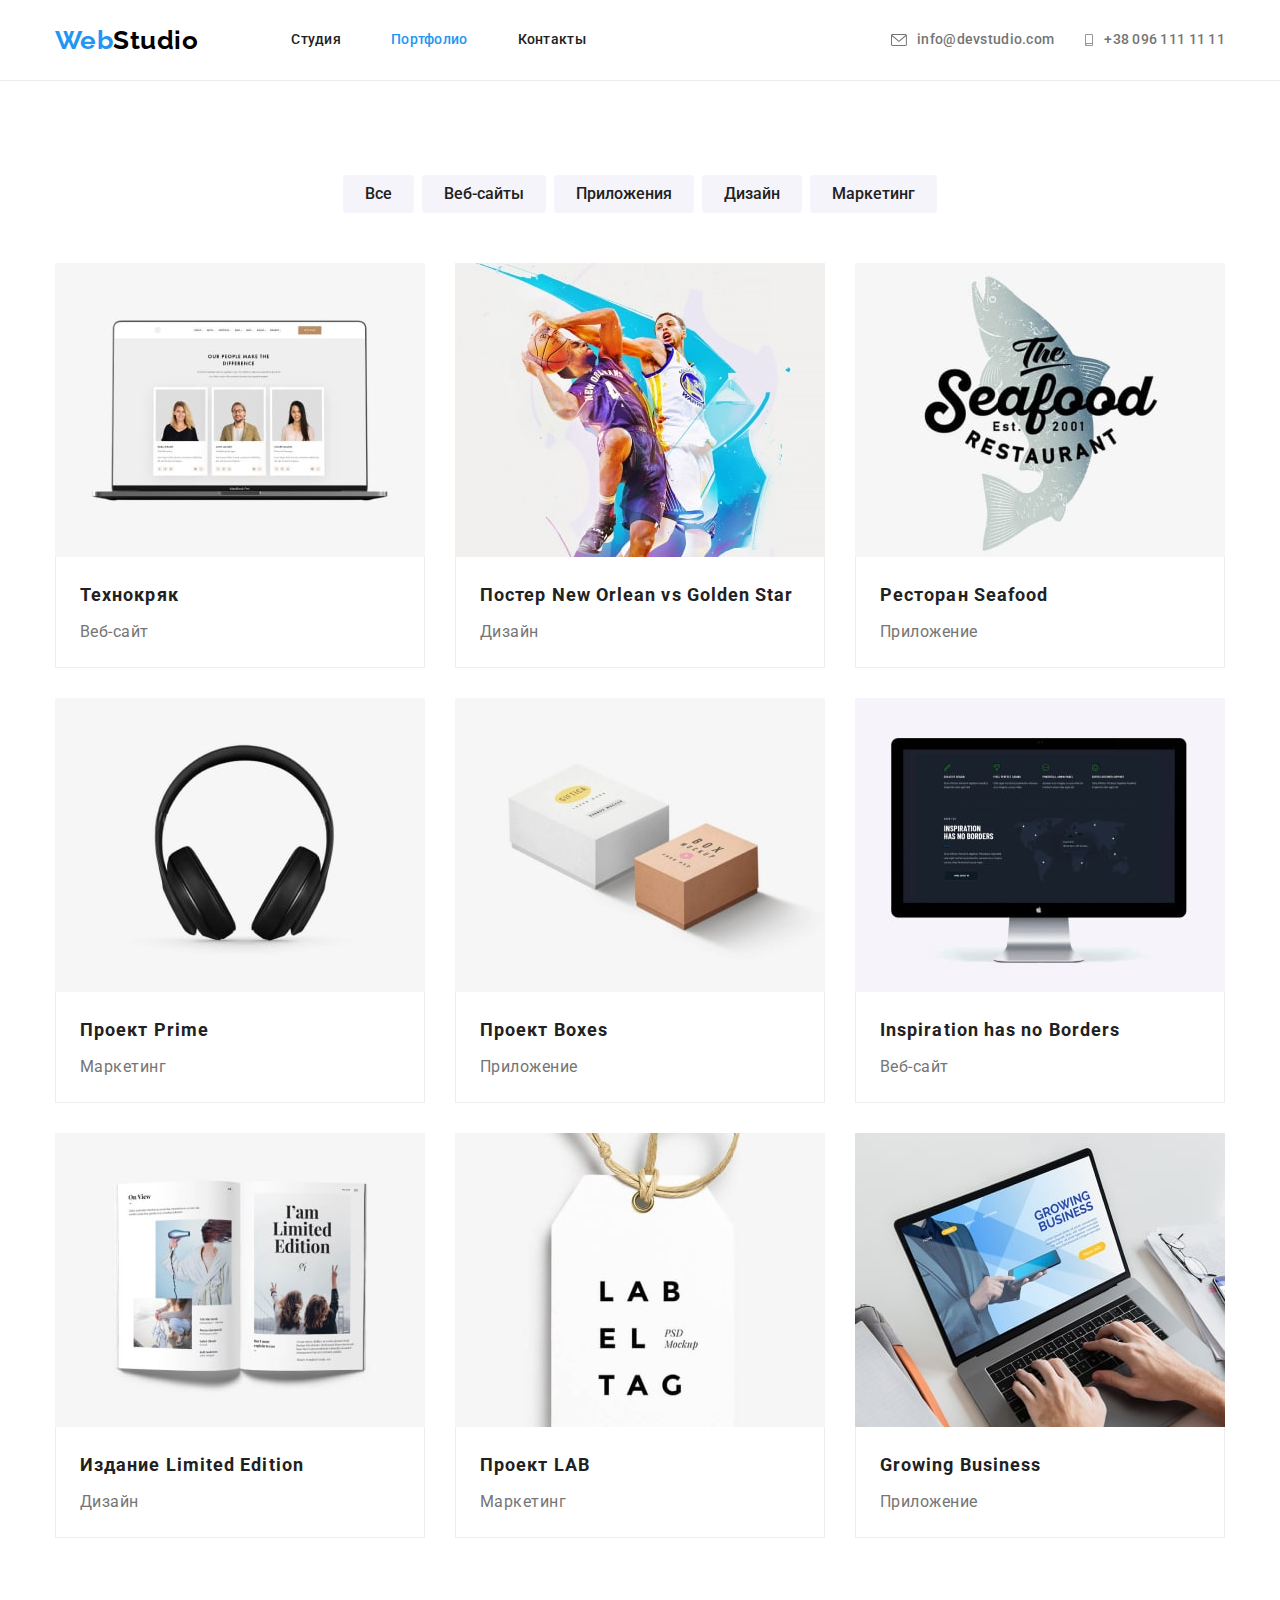
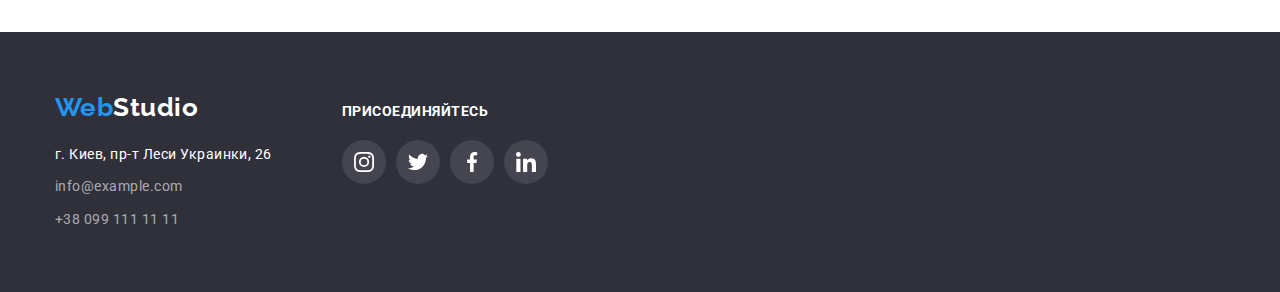
==== portfolio.html @ c9bc90f0 "Add First HW5" ====
<!DOCTYPE html>
<html lang="ru">
  <head>
    <meta charset="UTF-8" />
    <meta http-equiv="X-UA-Compatible" content="IE=edge" />
    <meta name="viewport" content="width=device-width, initial-scale=1.0" />
    <title>Web Studio (Version 2.1)</title>
    <link rel="preconnect" href="https://fonts.googleapis.com" />
    <link rel="preconnect" href="https://fonts.gstatic.com" crossorigin />
    <link
      href="https://fonts.googleapis.com/css2?family=Raleway:wght@700&family=Roboto:wght@400;500;700;900&display=swap"
      rel="stylesheet"
    />
    <link
      rel="stylesheet"
      href="https://cdnjs.cloudflare.com/ajax/libs/modern-normalize/1.1.0/modern-normalize.min.css"
    />
    <link rel="stylesheet" href="./css/styles.css" />
  </head>
  <body>
    <header class="page-header">
      <div class="container main-nav">
        <nav class="main-nav">
          <a href="./index.html" class="logo"><span class="logo-blue">Web</span>Studio</a>
          <ul class="site-nav list">
            <li class="item"><a href="./index.html" class="site-nav-link">Студия</a></li>
            <li class="item">
              <a href="./portfolio.html" class="site-nav-link current">Портфолио</a>
            </li>
            <li class="item"><a href="#" class="site-nav-link">Контакты</a></li>
          </ul>
        </nav>
        <ul class="nav-contacts list">
          <li class="item">
            <a href="mailto:info@devstudio.com" class="nav-contacts-link"
              ><svg class="header-icon" width="16px" height="12px">
                <use href="./images/icons.svg#mail"></use></svg
              >info@devstudio.com</a
            >
          </li>
          <li class="item">
            <a href="tel:+380961111111" class="nav-contacts-link"
              ><svg class="header-icon" width="10px" height="12px">
                <use href="./images/icons.svg#smartphone"></use></svg
              >+38 096 111 11 11</a
            >
          </li>
        </ul>
      </div>
    </header>
    <main>
      <section class="padding">
        <div class="container">
          <ul class="filters">
            <li class="item"><button type="button" class="filter secondary">Все</button></li>
            <li class="item"><button type="button" class="filter secondary">Веб-сайты</button></li>
            <li class="item"><button type="button" class="filter secondary">Приложения</button></li>
            <li class="item"><button type="button" class="filter secondary">Дизайн</button></li>
            <li class="item"><button type="button" class="filter secondary">Маркетинг</button></li>
          </ul>
          <ul class="filter-products list">
            <li class="item">
              <a href="#" class="products-link"
                ><img
                  src="./images/portfolio/techno.jpg"
                  alt="Технокряк"
                  width="370"
                  height="294"
                  class="photo"
                />
                <div class="products-info">
                  <h3 class="products">Технокряк</h3>
                  <p class="products-text">Веб-сайт</p>
                </div>
              </a>
            </li>
            <li class="item">
              <a href="#" class="products-link"
                ><img
                  src="./images/portfolio/neworlean.jpg"
                  alt="Постер New Orlean vs Golden Star"
                  width="370"
                  height="294"
                  class="photo"
                />
                <div class="products-info">
                  <h3 class="products">Постер New Orlean vs Golden Star</h3>
                  <p class="products-text">Дизайн</p>
                </div>
              </a>
            </li>
            <li class="item">
              <a href="#" class="products-link"
                ><img
                  src="./images/portfolio/seafood.jpg"
                  alt="Ресторан Seafood"
                  width="370"
                  height="294"
                  class="photo"
                />
                <div class="products-info">
                  <h3 class="products">Ресторан Seafood</h3>
                  <p class="products-text">Приложение</p>
                </div>
              </a>
            </li>
            <li class="item">
              <a href="#" class="products-link"
                ><img
                  src="./images/portfolio/prime.jpg"
                  alt="Проект Prime"
                  width="370"
                  height="294"
                  class="photo"
                />
                <div class="products-info">
                  <h3 class="products">Проект Prime</h3>
                  <p class="products-text">Маркетинг</p>
                </div>
              </a>
            </li>
            <li class="item">
              <a href="#" class="products-link"
                ><img
                  src="./images/portfolio/boxes.jpg"
                  alt="Проект Boxes"
                  width="370"
                  height="294"
                  class="photo"
                />
                <div class="products-info">
                  <h3 class="products">Проект Boxes</h3>
                  <p class="products-text">Приложение</p>
                </div>
              </a>
            </li>
            <li class="item">
              <a href="#" class="products-link"
                ><img
                  src="./images/portfolio/inspiration.jpg"
                  alt="Inspiration has no Borders"
                  width="370"
                  height="294"
                  class="photo"
                />
                <div class="products-info">
                  <h3 class="products">Inspiration has no Borders</h3>
                  <p class="products-text">Веб-сайт</p>
                </div>
              </a>
            </li>
            <li class="item">
              <a href="#" class="products-link"
                ><img
                  src="./images/portfolio/limitededition.jpg"
                  alt="Издание Limited Edition"
                  width="370"
                  height="294"
                  class="photo"
                />
                <div class="products-info">
                  <h3 class="products">Издание Limited Edition</h3>
                  <p class="products-text">Дизайн</p>
                </div>
              </a>
            </li>
            <li class="item">
              <a href="#" class="products-link"
                ><img
                  src="./images/portfolio/lab.jpg"
                  alt="Проект LAB"
                  width="370"
                  height="294"
                  class="photo"
                />
                <div class="products-info">
                  <h3 class="products">Проект LAB</h3>
                  <p class="products-text">Маркетинг</p>
                </div>
              </a>
            </li>
            <li class="item">
              <a href="#" class="products-link"
                ><img
                  src="./images/portfolio/growingbusiness.jpg"
                  alt="Growing Business"
                  width="370"
                  height="294"
                  class="photo"
                />
                <div class="products-info">
                  <h3 class="products">Growing Business</h3>
                  <p class="products-text">Приложение</p>
                </div>
              </a>
            </li>
          </ul>
        </div>
      </section>
    </main>
    <footer class="footer">
      <div class="footer-container">
        <div>
          <a href="./index.html" class="logo-bottom"><span class="logo-blue">Web</span>Studio</a>
          <address class="address">
            <ul class="list">
              <li class="item">
                <a
                  href="https://goo.gl/maps/PjhiyyhhmWiJJiV29"
                  target="_blank"
                  rel="noopener noreferrer"
                  class="list-address"
                  >г. Киев, пр-т Леси Украинки, 26</a
                >
              </li>
              <li class="item">
                <a href="mailto:info@example.com" class="list-contacts">info@example.com</a>
              </li>
              <li class="item">
                <a href="tel:+380991111111" class="list-contacts">+38 099 111 11 11</a>
              </li>
            </ul>
          </address>
        </div>
        <div class="join-container">
          <h3 class="title">Присоединяйтесь</h3>
          <ul class="join-links">
            <li class="list">
              <a href="#" class="join-icon"
                ><svg class="use" width="20" height="20">
                  <use href="./images/icons.svg#instagram"></use></svg
              ></a>
            </li>
            <li class="list">
              <a href="#" class="join-icon"
                ><svg class="use" width="20" height="20">
                  <use href="./images/icons.svg#twitter"></use></svg
              ></a>
            </li>
            <li class="list">
              <a href="#" class="join-icon"
                ><svg class="use" width="20" height="20">
                  <use href="./images/icons.svg#facebook"></use></svg
              ></a>
            </li>
            <li class="list">
              <a href="#" class="join-icon">
                <svg class="use" width="20" height="20">
                  <use href="./images/icons.svg#linkedin"></use></svg
              ></a>
            </li>
          </ul>
        </div>
      </div>
    </footer>
  </body>
</html>
---- css/styles.css ----
:root {
  --primary-text-color: #757575;
  --background-color-main: #ffffff;
  --background-color-secondary: #2f303a;
  --accent-color: #2196f3;
  --secondary-text-color: #212121;
  --logo-main-color: #000000;
  --logo-second-color: #ffffff;
  --icon-main-color: #afb1b8;
}

body {
  background-color: var(--background-color-main);
  color: var(--primary-text-color);
  font-family: Roboto, sans-serif;
  letter-spacing: 0.03em;
}

/* Дополнительные функции */

.list {
  margin: 0px;
  padding: 0px;
  list-style: none;
}

.padding {
  padding-top: 94px;
  padding-bottom: 94px;
}

.margin-bottom {
  margin-top: 94px;
  margin-bottom: 94px;
}

/* Header Section */

.page-header {
  border-bottom: 1px solid #ececec;
}

.container {
  margin: 0 auto;
  padding: 0px 15px;
  width: 1200px;
}

/* Logo */

.logo {
  color: var(--logo-main-color);
  text-decoration: none;
  font-family: Raleway, Tahoma, sans-serif;
  font-weight: 700;
  font-size: 26px;
  line-height: 1.19;
}

.logo-blue {
  color: var(--accent-color);
  text-decoration: none;
  font-family: Raleway, Tahoma, sans-serif;
  font-weight: 700;
  font-size: 26px;
  line-height: 1.19;
}

.logo-bottom {
  display: inline-block;
  margin-bottom: 20px;

  color: var(--logo-second-color);
  text-decoration: none;
  font-family: Raleway, Tahoma, sans-serif;
  font-weight: 700;
  font-size: 26px;
  line-height: 1.19;
}

/* Site-nav */

.site-nav {
  display: flex;
  margin-left: 93px;

  font-weight: 500;
  font-size: 14px;
  line-height: 1.14;
  letter-spacing: 0.02em;
  color: var(--secondary-text-color);
}

.site-nav .item + .item {
  margin-left: 50px;
}

.site-nav-link {
  display: block;
  padding-top: 32px;
  padding-bottom: 32px;

  color: var(--secondary-text-color);
  text-decoration: none;
}

.site-nav-link.current {
  color: var(--accent-color);
}

/* Main-nav */

.main-nav {
  display: flex;
  align-items: center;
}

/* Nav-contacts */

.nav-contacts {
  display: flex;
  margin-left: auto;
}

.nav-contacts .item + .item {
  margin-left: 30px;
}

.site-nav-link:hover,
.site-nav-link:focus,
.nav-contacts-link:hover,
.nav-contacts-link:focus,
.list-address:hover,
.list-address:focus,
.list-contacts:hover,
.list-contacts:focus {
  color: var(--accent-color);
}

.nav-contacts-link {
  display: flex;
  align-items: center;

  font-weight: 500;
  font-size: 14px;
  line-height: 1.14;
  letter-spacing: 0.02em;
  color: inherit;
  text-decoration: none;
}

/* Main Section */

.hero {
  padding-top: 200px;
  padding-bottom: 200px;
  text-align: center;
  background-color: #c4c4c4;
}

.overlay {
  max-width: 1600px;
  height: 600px;
  margin-left: auto;
  margin-right: auto;
  background-image: linear-gradient(to bottom, rgba(47, 48, 58, 0.4), rgba(47, 48, 58, 0.4)),
    url(../images/companyteam.jpg);
}

.hero-title {
  max-width: 696px;
  margin-top: 0px;
  margin-right: auto;
  margin-bottom: 30px;
  margin-left: auto;
  text-align: center;

  font-weight: 900;
  font-size: 44px;
  line-height: 1.36;
  letter-spacing: 0.06em;
  text-transform: uppercase;
  color: var(--background-color-main);
}

.button.primary {
  padding: 10px 32px;
  border-radius: 4px;
  min-width: 200px;
  text-align: center;
  border: none;

  font-weight: 700;
  font-size: 16px;
  line-height: 1.88;
  letter-spacing: 0.06em;
  background-color: var(--accent-color);
  color: var(--background-color-main);
  cursor: pointer;
}

.button.primary:hover,
.button.primary:focus {
  background-color: #188ce8;
  color: var(--background-color-main);
}

/* Section-details */

.section-details-info {
  display: flex;
}

.section-details-info .item + .item {
  margin-left: 30px;
}

.section-details .title {
  color: var(--secondary-text-color);
}

.title {
  margin-top: 0px;
  margin-bottom: 10px;
  font-weight: 700;
  font-size: 14px;
  line-height: 1.14;
  text-transform: uppercase;
}

.section-details-text {
  width: 270px;
  margin-top: 0px;
  margin-bottom: 0px;
  font-size: 14px;
  line-height: 1.71;
}

/* Section-photo */

.section-photo {
  padding-bottom: 94px;
}

.section-photo-info {
  display: flex;
}

.img {
  display: block;
}

.section-photo-info .item + .item {
  margin-left: 30px;
}

.section-photo-title,
.section-team-title,
.section-clients-title {
  margin: 0 auto 50px;

  font-weight: 700;
  font-size: 36px;
  line-height: 1.16;
  text-align: center;
  color: var(--secondary-text-color);
}

/* Section-team */

.section-team {
  background-color: #f5f4fa;
}

.section-team-info {
  display: flex;
}

.section-team-info .item {
  background-color: var(--background-color-main);
  border-radius: 0px 0px 4px 4px;
  box-shadow: 0px 1px 3px rgb(0 0 0 / 12%), 0px 1px 1px rgb(0 0 0 / 14%),
    0px 2px 1px rgb(0 0 0 / 20%);
}

.section-team-info .item + .item {
  margin-left: 30px;
}

.team-all {
  padding-top: 30px;
  padding-bottom: 30px;
  padding-left: 32px;
  padding-right: 32px;
}

.section-team .work {
  text-align: center;
  margin-top: 0px;

  font-weight: 500;
  font-size: 16px;
  line-height: 1.18;
  color: var(--secondary-text-color);
}

.work-profession {
  margin-top: 0px;
  margin-bottom: 0px;
  text-align: center;

  font-size: 16px;
  line-height: 1.18;
}

/* Section Clients */

/* Footer */

.footer {
  background-color: var(--background-color-secondary);
  padding-top: 60px;
  padding-bottom: 60px;
}

.list-contacts {
  font-style: normal;
  font-size: 14px;
  line-height: 1.71;
  color: rgba(255, 255, 255, 0.6);
  text-decoration: none;
}

.list-address {
  font-style: normal;
  font-size: 14px;
  line-height: 1.71;
  color: var(--background-color-main);
  text-decoration: none;
}

.address .item + .item {
  margin-top: 9px;
}

.footer .title {
  margin-top: 0px;
  margin-bottom: 20px;
  font-weight: 700;
  font-size: 14px;
  line-height: 1.14;
  text-transform: uppercase;
  color: var(--logo-second-color);
}

.footer-container {
  display: flex;
  align-items: baseline;
  margin: 0 auto;
  padding: 0px 15px;
  width: 1200px;
}

.join-container {
  margin-left: 70px;
}

/* Portfolio */

.photo {
  display: block;
}

.filters {
  display: flex;
  padding: 0 0 0 0;
  margin: 0 auto 50px;
  justify-content: center;

  color: var(--secondary-text-color);
  list-style: none;
}

.filters .item + .item {
  margin-left: 8px;
}

.filter.secondary {
  border: none;
  border-radius: 4px;
  padding: 6px 22px;

  text-align: center;
  font-weight: 500;
  font-size: 16px;
  line-height: 1.62;
  background-color: #f5f4fa;
  color: var(--secondary-text-color);
  cursor: pointer;
}

.filter.secondary:hover,
.filter.secondary:focus {
  background-color: var(--accent-color);
  color: var(--background-color-main);
  box-shadow: 0px 3px 1px rgba(0, 0, 0, 0.1), 0px 1px 2px rgba(0, 0, 0, 0.08),
    0px 2px 2px rgba(0, 0, 0, 0.12);
}

/* Products (Filters) */

.filter-products {
  display: flex;
  flex-wrap: wrap;
}

.filter-products .item {
  width: 370px;
  margin-right: 30px;
  margin-bottom: 30px;
}

.filter-products .item:nth-child(3n) {
  margin-right: 0px;
}

.filter-products .item:nth-last-child(-n + 3) {
  margin-bottom: 0px;
}

/* Products and Photo */

.products {
  margin-top: 0px;
  margin-bottom: 4px;

  font-weight: 700;
  font-size: 18px;
  line-height: 2;
  letter-spacing: 0.06em;
  color: var(--secondary-text-color);
}

.products-info {
  margin-top: 0px;
  padding-left: 24px;
  padding-top: 20px;
  padding-right: 24px;
  padding-bottom: 20px;
  border-bottom: 1px solid #eeeeee;
  border-left: 1px solid #eeeeee;
  border-right: 1px solid #eeeeee;
}

.products-text {
  margin-top: 0px;
  margin-bottom: 0px;

  font-size: 16px;
  line-height: 1.87;
  color: var(--primary-text-color);
}

.products-link {
  display: inline-block;
  text-decoration: none;
}

.products-link:hover,
.products-link:focus {
  box-shadow: 0px 1px 1px rgba(0, 0, 0, 0.12), 0px 4px 4px rgba(0, 0, 0, 0.06),
    1px 4px 6px rgba(0, 0, 0, 0.16);
}

/* Vector */

.header-icon {
  margin-right: 10px;
  fill: currentColor;
}

.features-text {
  display: flex;
  justify-content: center;
  align-items: center;

  width: 270px;
  height: 120px;
  background-color: #f5f4fa;
}

.title-text {
  margin-top: 30px;
  margin-bottom: 10px;

  font-weight: 700;
  font-size: 14px;
  line-height: 1.14;
  text-transform: uppercase;
  color: var(--secondary-text-color);
}

.team-links {
  display: flex;
  list-style: none;
  margin-top: 16px;
  padding: 0px;
}

.team-links .list + .list {
  margin-left: 10px;
}

.team-icon {
  display: flex;
  width: 44px;
  height: 44px;
  border-radius: 50%;
  background-color: var(--background-color-main);
  fill: var(--icon-main-color);
  align-items: center;
  justify-content: center;
}

.team-icon:hover,
.team-icon:focus {
  background-color: var(--accent-color);
  fill: var(--background-color-main);
}

/* Vector Clients-icon */

.clients-links {
  display: flex;
}

.clients-icon {
  display: flex;
  width: 170px;
  height: 92px;
  fill: var(--icon-main-color);
  align-items: center;
  justify-content: center;
}

.clients-links .list {
  width: 170px;
  height: 92px;
  border: 1px solid var(--icon-main-color);
  border-radius: 4px;
}

.clients-links .list + .list {
  margin-left: 30px;
}

.clients-icon:hover,
.clients-icon:focus {
  fill: var(--accent-color);
}

.clients-links .list:hover,
.clients-links .list:focus {
  border-color: var(--accent-color);
}

.join-icon {
  display: flex;
  width: 44px;
  height: 44px;
  border-radius: 50%;
  background-color: rgba(255, 255, 255, 0.1);
  fill: var(--background-color-main);
  align-items: center;
  justify-content: center;
}

.join-icon:hover,
.join-icon:focus {
  background-color: var(--accent-color);
  fill: var(--background-color-main);
}

.join-links {
  display: flex;
  list-style: none;
  margin: 0px;
  padding: 0px;
}

.join-links .list + .list {
  margin-left: 10px;
}
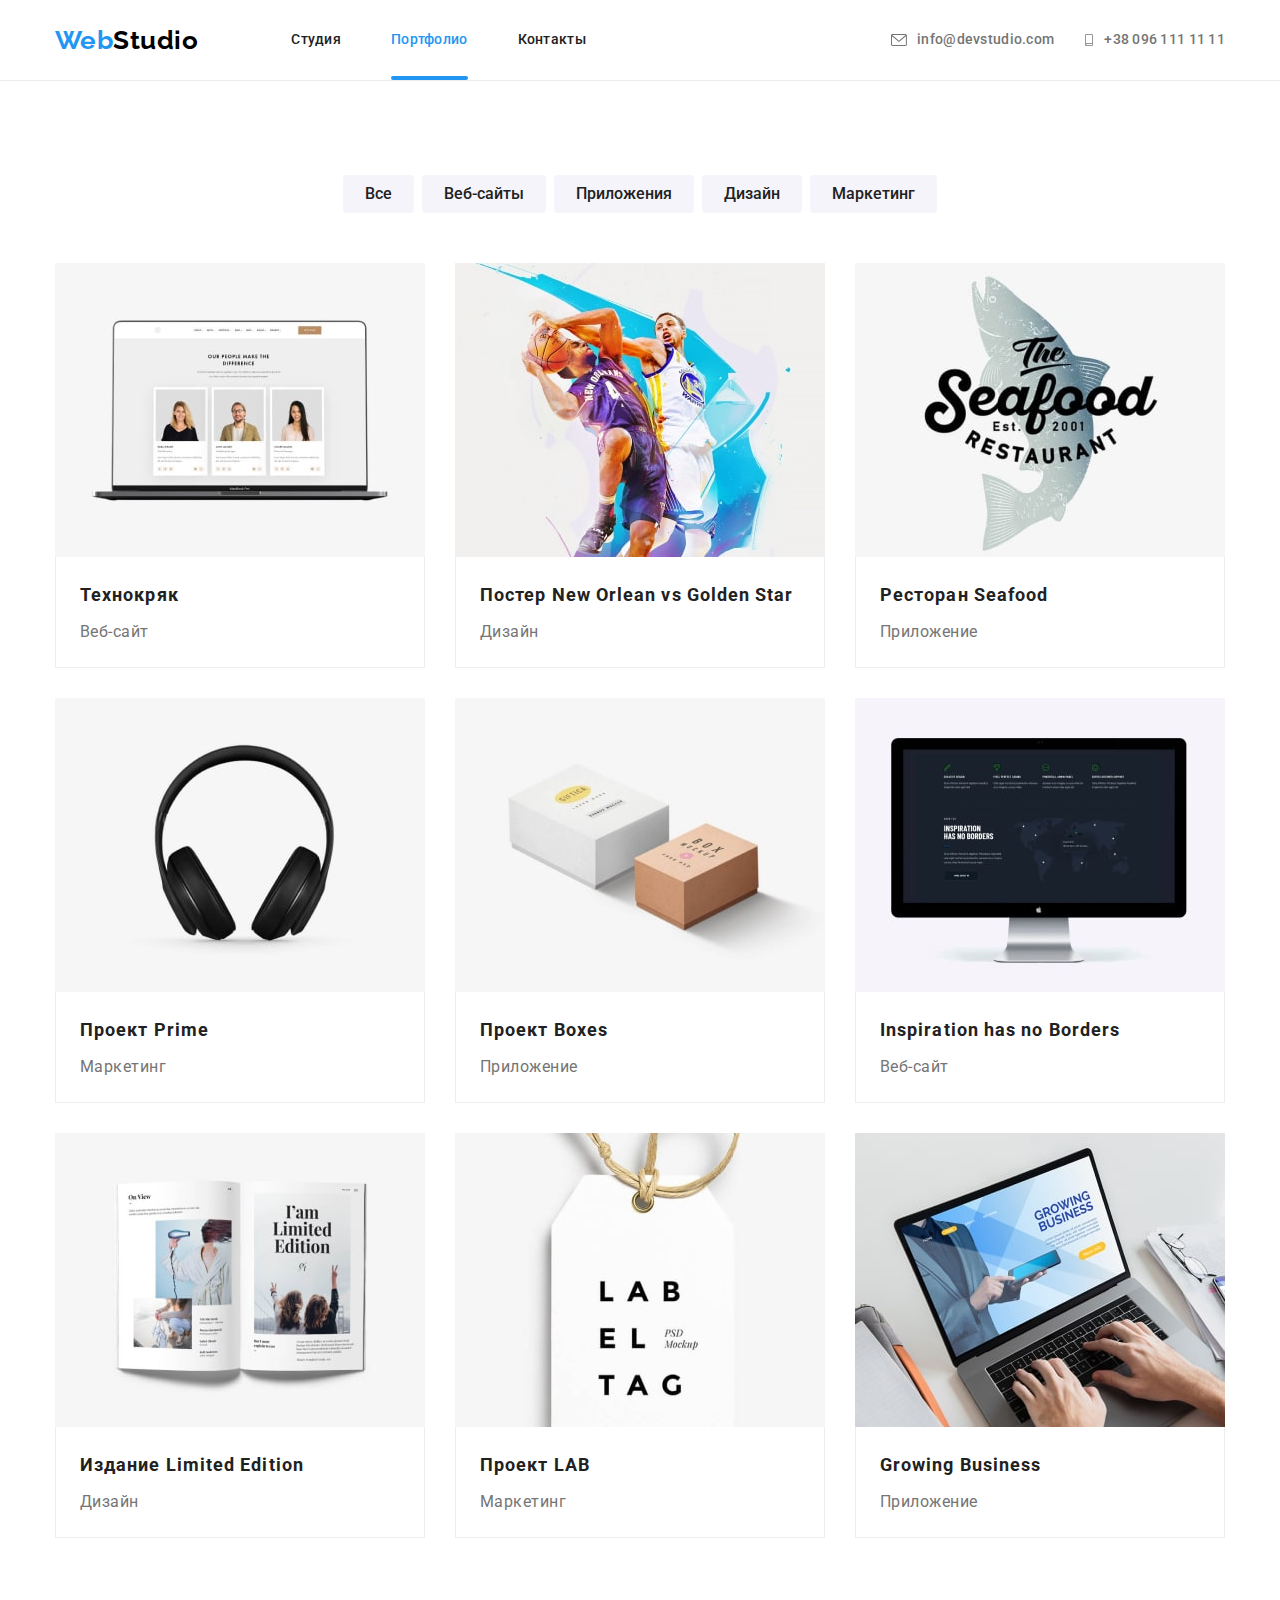
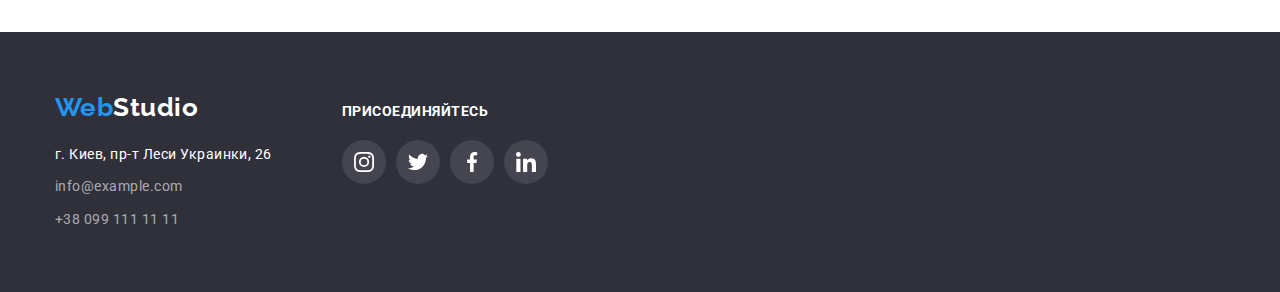
==== commit 496aa0c6: "Add Last changes HW5" ====
--- a/portfolio.html
+++ b/portfolio.html
@@ -23,23 +23,23 @@
         <nav class="main-nav">
           <a href="./index.html" class="logo"><span class="logo-blue">Web</span>Studio</a>
           <ul class="site-nav list">
-            <li class="item"><a href="./index.html" class="site-nav-link">Студия</a></li>
+            <li class="item"><a href="./index.html" class="site-nav-link animation">Студия</a></li>
             <li class="item">
               <a href="./portfolio.html" class="site-nav-link current">Портфолио</a>
             </li>
-            <li class="item"><a href="#" class="site-nav-link">Контакты</a></li>
+            <li class="item"><a href="#" class="site-nav-link animation">Контакты</a></li>
           </ul>
         </nav>
         <ul class="nav-contacts list">
           <li class="item">
-            <a href="mailto:info@devstudio.com" class="nav-contacts-link"
+            <a href="mailto:info@devstudio.com" class="nav-contacts-link animation"
               ><svg class="header-icon" width="16px" height="12px">
                 <use href="./images/icons.svg#mail"></use></svg
               >info@devstudio.com</a
             >
           </li>
           <li class="item">
-            <a href="tel:+380961111111" class="nav-contacts-link"
+            <a href="tel:+380961111111" class="nav-contacts-link animation"
               ><svg class="header-icon" width="10px" height="12px">
                 <use href="./images/icons.svg#smartphone"></use></svg
               >+38 096 111 11 11</a
@@ -52,22 +52,41 @@
       <section class="padding">
         <div class="container">
           <ul class="filters">
-            <li class="item"><button type="button" class="filter secondary">Все</button></li>
-            <li class="item"><button type="button" class="filter secondary">Веб-сайты</button></li>
-            <li class="item"><button type="button" class="filter secondary">Приложения</button></li>
-            <li class="item"><button type="button" class="filter secondary">Дизайн</button></li>
-            <li class="item"><button type="button" class="filter secondary">Маркетинг</button></li>
+            <li class="item">
+              <button type="button" class="filter secondary animation">Все</button>
+            </li>
+            <li class="item">
+              <button type="button" class="filter secondary animation">Веб-сайты</button>
+            </li>
+            <li class="item">
+              <button type="button" class="filter secondary animation">Приложения</button>
+            </li>
+            <li class="item">
+              <button type="button" class="filter secondary animation">Дизайн</button>
+            </li>
+            <li class="item">
+              <button type="button" class="filter secondary animation">Маркетинг</button>
+            </li>
           </ul>
           <ul class="filter-products list">
             <li class="item">
-              <a href="#" class="products-link"
-                ><img
-                  src="./images/portfolio/techno.jpg"
-                  alt="Технокряк"
-                  width="370"
-                  height="294"
-                  class="photo"
-                />
+              <a href="#" class="products-link">
+                <div class="products-thumb">
+                  <img
+                    src="./images/portfolio/techno.jpg"
+                    alt="Технокряк"
+                    width="370"
+                    height="294"
+                    class="photo"
+                  />
+                  <div class="products-overlay">
+                    <p class="thumb-text">
+                      Ресурс предлагает комплексные предложения с разным уровнем функционала и
+                      сервисов. Все это позволит посетителю получить исчерпывающие сведения о
+                      компании или частном лице.
+                    </p>
+                  </div>
+                </div>
                 <div class="products-info">
                   <h3 class="products">Технокряк</h3>
                   <p class="products-text">Веб-сайт</p>
@@ -76,13 +95,22 @@
             </li>
             <li class="item">
               <a href="#" class="products-link"
-                ><img
-                  src="./images/portfolio/neworlean.jpg"
-                  alt="Постер New Orlean vs Golden Star"
-                  width="370"
-                  height="294"
-                  class="photo"
-                />
+                ><div class="products-thumb">
+                  <img
+                    src="./images/portfolio/neworlean.jpg"
+                    alt="Постер New Orlean vs Golden Star"
+                    width="370"
+                    height="294"
+                    class="photo"
+                  />
+                  <div class="products-overlay">
+                    <p class="thumb-text">
+                      Ресурс предлагает комплексные предложения с разным уровнем функционала и
+                      сервисов. Все это позволит посетителю получить исчерпывающие сведения о
+                      компании или частном лице.
+                    </p>
+                  </div>
+                </div>
                 <div class="products-info">
                   <h3 class="products">Постер New Orlean vs Golden Star</h3>
                   <p class="products-text">Дизайн</p>
@@ -91,13 +119,22 @@
             </li>
             <li class="item">
               <a href="#" class="products-link"
-                ><img
-                  src="./images/portfolio/seafood.jpg"
-                  alt="Ресторан Seafood"
-                  width="370"
-                  height="294"
-                  class="photo"
-                />
+                ><div class="products-thumb">
+                  <img
+                    src="./images/portfolio/seafood.jpg"
+                    alt="Ресторан Seafood"
+                    width="370"
+                    height="294"
+                    class="photo"
+                  />
+                  <div class="products-overlay">
+                    <p class="thumb-text">
+                      Ресурс предлагает комплексные предложения с разным уровнем функционала и
+                      сервисов. Все это позволит посетителю получить исчерпывающие сведения о
+                      компании или частном лице.
+                    </p>
+                  </div>
+                </div>
                 <div class="products-info">
                   <h3 class="products">Ресторан Seafood</h3>
                   <p class="products-text">Приложение</p>
@@ -106,13 +143,22 @@
             </li>
             <li class="item">
               <a href="#" class="products-link"
-                ><img
-                  src="./images/portfolio/prime.jpg"
-                  alt="Проект Prime"
-                  width="370"
-                  height="294"
-                  class="photo"
-                />
+                ><div class="products-thumb">
+                  <img
+                    src="./images/portfolio/prime.jpg"
+                    alt="Проект Prime"
+                    width="370"
+                    height="294"
+                    class="photo"
+                  />
+                  <div class="products-overlay">
+                    <p class="thumb-text">
+                      Ресурс предлагает комплексные предложения с разным уровнем функционала и
+                      сервисов. Все это позволит посетителю получить исчерпывающие сведения о
+                      компании или частном лице.
+                    </p>
+                  </div>
+                </div>
                 <div class="products-info">
                   <h3 class="products">Проект Prime</h3>
                   <p class="products-text">Маркетинг</p>
@@ -121,13 +167,22 @@
             </li>
             <li class="item">
               <a href="#" class="products-link"
-                ><img
-                  src="./images/portfolio/boxes.jpg"
-                  alt="Проект Boxes"
-                  width="370"
-                  height="294"
-                  class="photo"
-                />
+                ><div class="products-thumb">
+                  <img
+                    src="./images/portfolio/boxes.jpg"
+                    alt="Проект Boxes"
+                    width="370"
+                    height="294"
+                    class="photo"
+                  />
+                  <div class="products-overlay">
+                    <p class="thumb-text">
+                      Ресурс предлагает комплексные предложения с разным уровнем функционала и
+                      сервисов. Все это позволит посетителю получить исчерпывающие сведения о
+                      компании или частном лице.
+                    </p>
+                  </div>
+                </div>
                 <div class="products-info">
                   <h3 class="products">Проект Boxes</h3>
                   <p class="products-text">Приложение</p>
@@ -136,13 +191,22 @@
             </li>
             <li class="item">
               <a href="#" class="products-link"
-                ><img
-                  src="./images/portfolio/inspiration.jpg"
-                  alt="Inspiration has no Borders"
-                  width="370"
-                  height="294"
-                  class="photo"
-                />
+                ><div class="products-thumb">
+                  <img
+                    src="./images/portfolio/inspiration.jpg"
+                    alt="Inspiration has no Borders"
+                    width="370"
+                    height="294"
+                    class="photo"
+                  />
+                  <div class="products-overlay">
+                    <p class="thumb-text">
+                      Ресурс предлагает комплексные предложения с разным уровнем функционала и
+                      сервисов. Все это позволит посетителю получить исчерпывающие сведения о
+                      компании или частном лице.
+                    </p>
+                  </div>
+                </div>
                 <div class="products-info">
                   <h3 class="products">Inspiration has no Borders</h3>
                   <p class="products-text">Веб-сайт</p>
@@ -151,13 +215,22 @@
             </li>
             <li class="item">
               <a href="#" class="products-link"
-                ><img
-                  src="./images/portfolio/limitededition.jpg"
-                  alt="Издание Limited Edition"
-                  width="370"
-                  height="294"
-                  class="photo"
-                />
+                ><div class="products-thumb">
+                  <img
+                    src="./images/portfolio/limitededition.jpg"
+                    alt="Издание Limited Edition"
+                    width="370"
+                    height="294"
+                    class="photo"
+                  />
+                  <div class="products-overlay">
+                    <p class="thumb-text">
+                      Ресурс предлагает комплексные предложения с разным уровнем функционала и
+                      сервисов. Все это позволит посетителю получить исчерпывающие сведения о
+                      компании или частном лице.
+                    </p>
+                  </div>
+                </div>
                 <div class="products-info">
                   <h3 class="products">Издание Limited Edition</h3>
                   <p class="products-text">Дизайн</p>
@@ -166,13 +239,22 @@
             </li>
             <li class="item">
               <a href="#" class="products-link"
-                ><img
-                  src="./images/portfolio/lab.jpg"
-                  alt="Проект LAB"
-                  width="370"
-                  height="294"
-                  class="photo"
-                />
+                ><div class="products-thumb">
+                  <img
+                    src="./images/portfolio/lab.jpg"
+                    alt="Проект LAB"
+                    width="370"
+                    height="294"
+                    class="photo"
+                  />
+                  <div class="products-overlay">
+                    <p class="thumb-text">
+                      Ресурс предлагает комплексные предложения с разным уровнем функционала и
+                      сервисов. Все это позволит посетителю получить исчерпывающие сведения о
+                      компании или частном лице.
+                    </p>
+                  </div>
+                </div>
                 <div class="products-info">
                   <h3 class="products">Проект LAB</h3>
                   <p class="products-text">Маркетинг</p>
@@ -181,13 +263,22 @@
             </li>
             <li class="item">
               <a href="#" class="products-link"
-                ><img
-                  src="./images/portfolio/growingbusiness.jpg"
-                  alt="Growing Business"
-                  width="370"
-                  height="294"
-                  class="photo"
-                />
+                ><div class="products-thumb">
+                  <img
+                    src="./images/portfolio/growingbusiness.jpg"
+                    alt="Growing Business"
+                    width="370"
+                    height="294"
+                    class="photo"
+                  />
+                  <div class="products-overlay">
+                    <p class="thumb-text">
+                      Ресурс предлагает комплексные предложения с разным уровнем функционала и
+                      сервисов. Все это позволит посетителю получить исчерпывающие сведения о
+                      компании или частном лице.
+                    </p>
+                  </div>
+                </div>
                 <div class="products-info">
                   <h3 class="products">Growing Business</h3>
                   <p class="products-text">Приложение</p>
@@ -209,15 +300,17 @@
                   href="https://goo.gl/maps/PjhiyyhhmWiJJiV29"
                   target="_blank"
                   rel="noopener noreferrer"
-                  class="list-address"
+                  class="list-address animation"
                   >г. Киев, пр-т Леси Украинки, 26</a
                 >
               </li>
               <li class="item">
-                <a href="mailto:info@example.com" class="list-contacts">info@example.com</a>
+                <a href="mailto:info@example.com" class="list-contacts animation"
+                  >info@example.com</a
+                >
               </li>
               <li class="item">
-                <a href="tel:+380991111111" class="list-contacts">+38 099 111 11 11</a>
+                <a href="tel:+380991111111" class="list-contacts animation">+38 099 111 11 11</a>
               </li>
             </ul>
           </address>
@@ -226,25 +319,25 @@
           <h3 class="title">Присоединяйтесь</h3>
           <ul class="join-links">
             <li class="list">
-              <a href="#" class="join-icon"
+              <a href="#" class="join-icon animation"
                 ><svg class="use" width="20" height="20">
                   <use href="./images/icons.svg#instagram"></use></svg
               ></a>
             </li>
             <li class="list">
-              <a href="#" class="join-icon"
+              <a href="#" class="join-icon animation"
                 ><svg class="use" width="20" height="20">
                   <use href="./images/icons.svg#twitter"></use></svg
               ></a>
             </li>
             <li class="list">
-              <a href="#" class="join-icon"
+              <a href="#" class="join-icon animation"
                 ><svg class="use" width="20" height="20">
                   <use href="./images/icons.svg#facebook"></use></svg
               ></a>
             </li>
             <li class="list">
-              <a href="#" class="join-icon">
+              <a href="#" class="join-icon animation">
                 <svg class="use" width="20" height="20">
                   <use href="./images/icons.svg#linkedin"></use></svg
               ></a>
--- a/css/styles.css
+++ b/css/styles.css
@@ -34,6 +34,12 @@
   margin-bottom: 94px;
 }
 
+.animation {
+  transition: color 250ms cubic-bezier(0.4, 0, 0.2, 1),
+    background-color 250ms cubic-bezier(0.4, 0, 0.2, 1), fill 250ms cubic-bezier(0.4, 0, 0.2, 1),
+    border-color 250ms cubic-bezier(0.4, 0, 0.2, 1);
+}
+
 /* Header Section */
 
 .page-header {
@@ -96,6 +102,8 @@
 }
 
 .site-nav-link {
+  position: relative;
+
   display: block;
   padding-top: 32px;
   padding-bottom: 32px;
@@ -104,8 +112,21 @@
   text-decoration: none;
 }
 
-.site-nav-link.current {
+.current {
   color: var(--accent-color);
+}
+
+.current::after {
+  content: '';
+  position: absolute;
+  left: 0;
+  bottom: 0;
+
+  display: inline-block;
+  width: 100%;
+  height: 4px;
+  background-color: var(--accent-color);
+  border-radius: 2px;
 }
 
 /* Main-nav */
@@ -140,6 +161,8 @@
 .nav-contacts-link {
   display: flex;
   align-items: center;
+  padding-top: 32px;
+  padding-bottom: 32px;
 
   font-weight: 500;
   font-size: 14px;
@@ -266,6 +289,28 @@
   color: var(--secondary-text-color);
 }
 
+.photo-thumb {
+  position: relative;
+}
+
+.section-photo .title {
+  position: absolute;
+  bottom: 0;
+  width: 100%;
+  height: 70px;
+  background-color: rgba(47, 48, 58, 0.8);
+  text-align: center;
+  padding-top: 27px;
+
+  margin-top: 0px;
+  margin-bottom: 0px;
+  font-weight: 700;
+  font-size: 14px;
+  line-height: 1.14;
+  text-transform: uppercase;
+  color: var(--logo-second-color);
+}
+
 /* Section-team */
 
 .section-team {
@@ -443,10 +488,7 @@
 
 .products-info {
   margin-top: 0px;
-  padding-left: 24px;
-  padding-top: 20px;
-  padding-right: 24px;
-  padding-bottom: 20px;
+  padding: 20px 24px;
   border-bottom: 1px solid #eeeeee;
   border-left: 1px solid #eeeeee;
   border-right: 1px solid #eeeeee;
@@ -470,6 +512,42 @@
 .products-link:focus {
   box-shadow: 0px 1px 1px rgba(0, 0, 0, 0.12), 0px 4px 4px rgba(0, 0, 0, 0.06),
     1px 4px 6px rgba(0, 0, 0, 0.16);
+}
+
+.products-link:hover .products-overlay,
+.products-link:focus .products-overlay {
+  opacity: 1;
+  transform: translateY(0);
+}
+
+.products-thumb {
+  position: relative;
+  overflow: hidden;
+}
+
+.products-overlay {
+  position: absolute;
+  opacity: 0;
+  top: 0;
+  left: 0;
+  width: 100%;
+  height: 100%;
+  background-color: rgba(33, 150, 243, 0.9);
+
+  transform: translateY(+100%);
+  transition: transform 250ms cubic-bezier(0.4, 0, 0.2, 1),
+    opacity 250ms cubic-bezier(0.4, 0, 0.2, 1);
+  pointer-events: none;
+}
+
+.thumb-text {
+  margin: 0;
+  padding: 63px 24px;
+  color: #ffffff;
+  font-weight: 400;
+  font-size: 18px;
+  line-height: 1.56;
+  letter-spacing: 0.03em;
 }
 
 /* Vector */
@@ -591,3 +669,64 @@
 .join-links .list + .list {
   margin-left: 10px;
 }
+
+/* Backdrop */
+
+.backdrop {
+  position: fixed;
+  top: 0;
+  left: 0;
+  opacity: 1;
+  width: 100%;
+  height: 100%;
+  background-color: rgba(0, 0, 0, 0.2);
+  transition: opacity 250ms cubic-bezier(0.4, 0, 0.2, 1);
+}
+
+.backdrop.is-hidden {
+  opacity: 0;
+  pointer-events: none;
+}
+
+.backdrop.is-hidden .modal {
+  transform: translate(-50%, -50%) scale(1.2);
+}
+
+.icon-modal {
+  position: absolute;
+  top: 8px;
+  right: 8px;
+
+  display: inline-flex;
+  justify-content: center;
+  align-items: center;
+  cursor: pointer;
+
+  width: 30px;
+  height: 30px;
+  padding: 0;
+  fill: var(--logo-main-color);
+  background-color: var(--background-color-main);
+  border: 1px solid rgba(0, 0, 0, 0.1);
+  border-radius: 50%;
+}
+
+.icon-modal:hover,
+.icon-modal:focus {
+  fill: var(--accent-color);
+}
+
+.modal {
+  position: absolute;
+  top: 50%;
+  left: 50%;
+  transform: translate(-50%, -50%) scale(1);
+  transition: transform 250ms cubic-bezier(0.4, 0, 0.2, 1);
+
+  min-width: 528px;
+  min-height: 581px;
+  background-color: var(--background-color-main);
+  box-shadow: 0px 1px 3px rgba(0, 0, 0, 0.12), 0px 1px 1px rgba(0, 0, 0, 0.14),
+    0px 2px 1px rgba(0, 0, 0, 0.2);
+  border-radius: 4px;
+}
